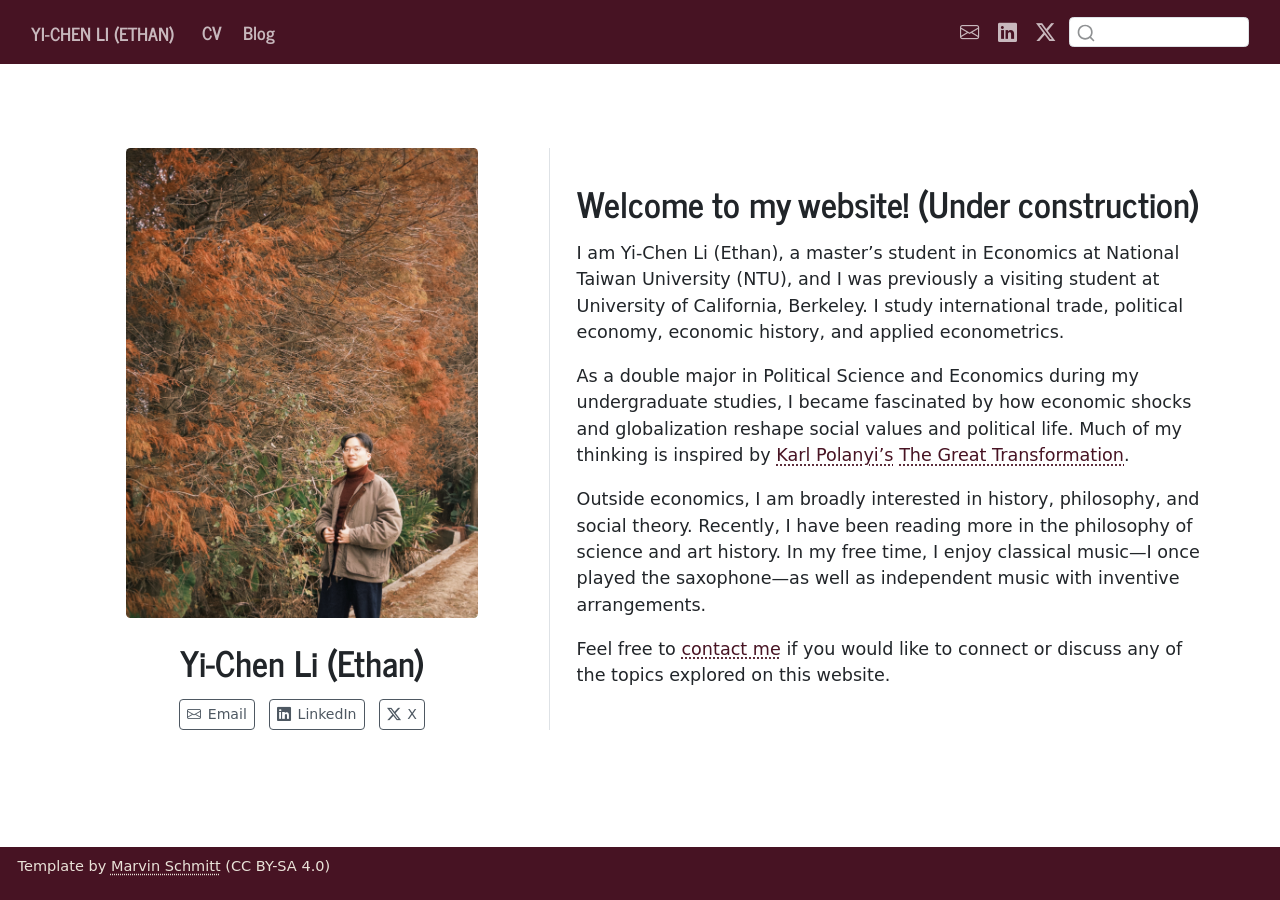
==== docs/index.html @ 615fa91c "add blog section and a test post" ====
<!DOCTYPE html>
<html xmlns="http://www.w3.org/1999/xhtml" lang="en" xml:lang="en"><head>

<meta charset="utf-8">
<meta name="generator" content="quarto-1.6.42">

<meta name="viewport" content="width=device-width, initial-scale=1.0, user-scalable=yes">


<title>Yi-Chen Li (Ethan)</title>
<style>
code{white-space: pre-wrap;}
span.smallcaps{font-variant: small-caps;}
div.columns{display: flex; gap: min(4vw, 1.5em);}
div.column{flex: auto; overflow-x: auto;}
div.hanging-indent{margin-left: 1.5em; text-indent: -1.5em;}
ul.task-list{list-style: none;}
ul.task-list li input[type="checkbox"] {
  width: 0.8em;
  margin: 0 0.8em 0.2em -1em; /* quarto-specific, see https://github.com/quarto-dev/quarto-cli/issues/4556 */ 
  vertical-align: middle;
}
</style>


<script src="site_libs/quarto-nav/quarto-nav.js"></script>
<script src="site_libs/clipboard/clipboard.min.js"></script>
<script src="site_libs/quarto-search/autocomplete.umd.js"></script>
<script src="site_libs/quarto-search/fuse.min.js"></script>
<script src="site_libs/quarto-search/quarto-search.js"></script>
<meta name="quarto:offset" content="./">
<script src="site_libs/quarto-html/quarto.js"></script>
<script src="site_libs/quarto-html/popper.min.js"></script>
<script src="site_libs/quarto-html/tippy.umd.min.js"></script>
<link href="site_libs/quarto-html/tippy.css" rel="stylesheet">
<link href="site_libs/quarto-html/quarto-syntax-highlighting-2f5df379a58b258e96c21c0638c20c03.css" rel="stylesheet" id="quarto-text-highlighting-styles">
<script src="site_libs/bootstrap/bootstrap.min.js"></script>
<link href="site_libs/bootstrap/bootstrap-icons.css" rel="stylesheet">
<link href="site_libs/bootstrap/bootstrap-78e3f64dfab4240bb1a851674535ba8e.min.css" rel="stylesheet" append-hash="true" id="quarto-bootstrap" data-mode="light">
<script id="quarto-search-options" type="application/json">{
  "location": "navbar",
  "copy-button": false,
  "collapse-after": 3,
  "panel-placement": "end",
  "type": "textbox",
  "limit": 50,
  "keyboard-shortcut": [
    "f",
    "/",
    "s"
  ],
  "language": {
    "search-no-results-text": "No results",
    "search-matching-documents-text": "matching documents",
    "search-copy-link-title": "Copy link to search",
    "search-hide-matches-text": "Hide additional matches",
    "search-more-match-text": "more match in this document",
    "search-more-matches-text": "more matches in this document",
    "search-clear-button-title": "Clear",
    "search-text-placeholder": "",
    "search-detached-cancel-button-title": "Cancel",
    "search-submit-button-title": "Submit",
    "search-label": "Search"
  }
}</script>


</head>

<body class="nav-fixed">

<div id="quarto-search-results"></div>
  <header id="quarto-header" class="headroom fixed-top">
    <nav class="navbar navbar-expand-lg " data-bs-theme="dark">
      <div class="navbar-container container-fluid">
      <div class="navbar-brand-container mx-auto">
    <a class="navbar-brand" href="./index.html">
    <span class="navbar-title">Yi-Chen Li (Ethan)</span>
    </a>
  </div>
            <div id="quarto-search" class="" title="Search"></div>
          <button class="navbar-toggler" type="button" data-bs-toggle="collapse" data-bs-target="#navbarCollapse" aria-controls="navbarCollapse" role="menu" aria-expanded="false" aria-label="Toggle navigation" onclick="if (window.quartoToggleHeadroom) { window.quartoToggleHeadroom(); }">
  <span class="navbar-toggler-icon"></span>
</button>
          <div class="collapse navbar-collapse" id="navbarCollapse">
            <ul class="navbar-nav navbar-nav-scroll me-auto">
  <li class="nav-item">
    <a class="nav-link" href="./cv/index.html"> 
<span class="menu-text">CV</span></a>
  </li>  
  <li class="nav-item">
    <a class="nav-link" href="./posts/"> 
<span class="menu-text">Blog</span></a>
  </li>  
</ul>
            <ul class="navbar-nav navbar-nav-scroll ms-auto">
  <li class="nav-item compact">
    <a class="nav-link" href="mailto:ethanli.taiwan@gmail.com"> <i class="bi bi-envelope" role="img" aria-label="email">
</i> 
<span class="menu-text"></span></a>
  </li>  
  <li class="nav-item compact">
    <a class="nav-link" href="https://www.linkedin.com/in/yi-chen-li-a75513308"> <i class="bi bi-linkedin" role="img">
</i> 
<span class="menu-text"></span></a>
  </li>  
  <li class="nav-item compact">
    <a class="nav-link" href="https://x.com/EthanLi1999"> <i class="bi bi-twitter-x" role="img">
</i> 
<span class="menu-text"></span></a>
  </li>  
</ul>
          </div> <!-- /navcollapse -->
            <div class="quarto-navbar-tools">
</div>
      </div> <!-- /container-fluid -->
    </nav>
</header>
<!-- content -->
<div id="quarto-content" class="quarto-container page-columns page-rows-contents page-layout-full page-navbar">
<!-- sidebar -->
<!-- margin-sidebar -->
    
<!-- main -->
<main class="content column-page" id="quarto-document-content">




<div class="quarto-about-trestles column-page">
  <div class="about-entity">
    <img src="img/personal-photo.JPG" class="about-image
  rounded " style="width: 20em;">
<header id="title-block-header" class="quarto-title-block default">
<div class="quarto-title">
<h1 class="title">Yi-Chen Li (Ethan)</h1>
</div>
<div class="quarto-title-meta column-page">
  </div>
</header>
    <div class="about-links">
  <a href="mailto:ethanli.taiwan@gmail.com" class="about-link" rel="" target="">
    <i class="bi bi-envelope"></i>
     <span class="about-link-text">Email</span>
  </a>
  <a href="https://www.linkedin.com/in/yi-chen-li-a75513308" class="about-link" rel="" target="">
    <i class="bi bi-linkedin"></i>
     <span class="about-link-text">LinkedIn</span>
  </a>
  <a href="https://x.com/EthanLi1999" class="about-link" rel="" target="">
    <i class="bi bi-twitter-x"></i>
     <span class="about-link-text">X</span>
  </a>
</div>
  </div>
  <div class="about-contents"><div id="about-block">
<section id="welcome-to-my-website-under-construction" class="level1">
<h1>Welcome to my website! (Under construction)</h1>
<p>I am Yi-Chen Li (Ethan), a master’s student in Economics at National Taiwan University (NTU), and I was previously a visiting student at University of California, Berkeley. I study international trade, political economy, economic history, and applied econometrics.</p>
<p>As a double major in Political Science and Economics during my undergraduate studies, I became fascinated by how economic shocks and globalization reshape social values and political life. Much of my thinking is inspired by <a href="https://en.wikipedia.org/wiki/Karl_Polanyi">Karl Polanyi’s</a> <a href="https://en.wikipedia.org/wiki/The_Great_Transformation_(book)">The Great Transformation</a>.</p>
<p>Outside economics, I am broadly interested in history, philosophy, and social theory. Recently, I have been reading more in the philosophy of science and art history. In my free time, I enjoy classical music—I once played the saxophone—as well as independent music with inventive arrangements.</p>
<p>Feel free to <a href="mailto:ethanli.taiwan@gmail.com">contact me</a> if you would like to connect or discuss any of the topics explored on this website.</p>
</section>
</div></div>
</div>

<!-- ```{=html} -->
<!-- <div  style="margin: 30px; text-align: center;"> -->
<!-- <a class="btn btn-primary" href="https://www.marvinschmitt.com/blog/website-tutorial-quarto/" role="button" target="_blank" style="padding: 15px 30px;">View the tutorial for this template (+ download link)</a> -->
<!-- </div> -->
<!-- ``` -->




</main> <!-- /main -->
<script id="quarto-html-after-body" type="application/javascript">
window.document.addEventListener("DOMContentLoaded", function (event) {
  const toggleBodyColorMode = (bsSheetEl) => {
    const mode = bsSheetEl.getAttribute("data-mode");
    const bodyEl = window.document.querySelector("body");
    if (mode === "dark") {
      bodyEl.classList.add("quarto-dark");
      bodyEl.classList.remove("quarto-light");
    } else {
      bodyEl.classList.add("quarto-light");
      bodyEl.classList.remove("quarto-dark");
    }
  }
  const toggleBodyColorPrimary = () => {
    const bsSheetEl = window.document.querySelector("link#quarto-bootstrap");
    if (bsSheetEl) {
      toggleBodyColorMode(bsSheetEl);
    }
  }
  toggleBodyColorPrimary();  
  const isCodeAnnotation = (el) => {
    for (const clz of el.classList) {
      if (clz.startsWith('code-annotation-')) {                     
        return true;
      }
    }
    return false;
  }
  const onCopySuccess = function(e) {
    // button target
    const button = e.trigger;
    // don't keep focus
    button.blur();
    // flash "checked"
    button.classList.add('code-copy-button-checked');
    var currentTitle = button.getAttribute("title");
    button.setAttribute("title", "Copied!");
    let tooltip;
    if (window.bootstrap) {
      button.setAttribute("data-bs-toggle", "tooltip");
      button.setAttribute("data-bs-placement", "left");
      button.setAttribute("data-bs-title", "Copied!");
      tooltip = new bootstrap.Tooltip(button, 
        { trigger: "manual", 
          customClass: "code-copy-button-tooltip",
          offset: [0, -8]});
      tooltip.show();    
    }
    setTimeout(function() {
      if (tooltip) {
        tooltip.hide();
        button.removeAttribute("data-bs-title");
        button.removeAttribute("data-bs-toggle");
        button.removeAttribute("data-bs-placement");
      }
      button.setAttribute("title", currentTitle);
      button.classList.remove('code-copy-button-checked');
    }, 1000);
    // clear code selection
    e.clearSelection();
  }
  const getTextToCopy = function(trigger) {
      const codeEl = trigger.previousElementSibling.cloneNode(true);
      for (const childEl of codeEl.children) {
        if (isCodeAnnotation(childEl)) {
          childEl.remove();
        }
      }
      return codeEl.innerText;
  }
  const clipboard = new window.ClipboardJS('.code-copy-button:not([data-in-quarto-modal])', {
    text: getTextToCopy
  });
  clipboard.on('success', onCopySuccess);
  if (window.document.getElementById('quarto-embedded-source-code-modal')) {
    const clipboardModal = new window.ClipboardJS('.code-copy-button[data-in-quarto-modal]', {
      text: getTextToCopy,
      container: window.document.getElementById('quarto-embedded-source-code-modal')
    });
    clipboardModal.on('success', onCopySuccess);
  }
    var localhostRegex = new RegExp(/^(?:http|https):\/\/localhost\:?[0-9]*\//);
    var mailtoRegex = new RegExp(/^mailto:/);
      var filterRegex = new RegExp('/' + window.location.host + '/');
    var isInternal = (href) => {
        return filterRegex.test(href) || localhostRegex.test(href) || mailtoRegex.test(href);
    }
    // Inspect non-navigation links and adorn them if external
 	var links = window.document.querySelectorAll('a[href]:not(.nav-link):not(.navbar-brand):not(.toc-action):not(.sidebar-link):not(.sidebar-item-toggle):not(.pagination-link):not(.no-external):not([aria-hidden]):not(.dropdown-item):not(.quarto-navigation-tool):not(.about-link)');
    for (var i=0; i<links.length; i++) {
      const link = links[i];
      if (!isInternal(link.href)) {
        // undo the damage that might have been done by quarto-nav.js in the case of
        // links that we want to consider external
        if (link.dataset.originalHref !== undefined) {
          link.href = link.dataset.originalHref;
        }
      }
    }
  function tippyHover(el, contentFn, onTriggerFn, onUntriggerFn) {
    const config = {
      allowHTML: true,
      maxWidth: 500,
      delay: 100,
      arrow: false,
      appendTo: function(el) {
          return el.parentElement;
      },
      interactive: true,
      interactiveBorder: 10,
      theme: 'quarto',
      placement: 'bottom-start',
    };
    if (contentFn) {
      config.content = contentFn;
    }
    if (onTriggerFn) {
      config.onTrigger = onTriggerFn;
    }
    if (onUntriggerFn) {
      config.onUntrigger = onUntriggerFn;
    }
    window.tippy(el, config); 
  }
  const noterefs = window.document.querySelectorAll('a[role="doc-noteref"]');
  for (var i=0; i<noterefs.length; i++) {
    const ref = noterefs[i];
    tippyHover(ref, function() {
      // use id or data attribute instead here
      let href = ref.getAttribute('data-footnote-href') || ref.getAttribute('href');
      try { href = new URL(href).hash; } catch {}
      const id = href.replace(/^#\/?/, "");
      const note = window.document.getElementById(id);
      if (note) {
        return note.innerHTML;
      } else {
        return "";
      }
    });
  }
  const xrefs = window.document.querySelectorAll('a.quarto-xref');
  const processXRef = (id, note) => {
    // Strip column container classes
    const stripColumnClz = (el) => {
      el.classList.remove("page-full", "page-columns");
      if (el.children) {
        for (const child of el.children) {
          stripColumnClz(child);
        }
      }
    }
    stripColumnClz(note)
    if (id === null || id.startsWith('sec-')) {
      // Special case sections, only their first couple elements
      const container = document.createElement("div");
      if (note.children && note.children.length > 2) {
        container.appendChild(note.children[0].cloneNode(true));
        for (let i = 1; i < note.children.length; i++) {
          const child = note.children[i];
          if (child.tagName === "P" && child.innerText === "") {
            continue;
          } else {
            container.appendChild(child.cloneNode(true));
            break;
          }
        }
        if (window.Quarto?.typesetMath) {
          window.Quarto.typesetMath(container);
        }
        return container.innerHTML
      } else {
        if (window.Quarto?.typesetMath) {
          window.Quarto.typesetMath(note);
        }
        return note.innerHTML;
      }
    } else {
      // Remove any anchor links if they are present
      const anchorLink = note.querySelector('a.anchorjs-link');
      if (anchorLink) {
        anchorLink.remove();
      }
      if (window.Quarto?.typesetMath) {
        window.Quarto.typesetMath(note);
      }
      if (note.classList.contains("callout")) {
        return note.outerHTML;
      } else {
        return note.innerHTML;
      }
    }
  }
  for (var i=0; i<xrefs.length; i++) {
    const xref = xrefs[i];
    tippyHover(xref, undefined, function(instance) {
      instance.disable();
      let url = xref.getAttribute('href');
      let hash = undefined; 
      if (url.startsWith('#')) {
        hash = url;
      } else {
        try { hash = new URL(url).hash; } catch {}
      }
      if (hash) {
        const id = hash.replace(/^#\/?/, "");
        const note = window.document.getElementById(id);
        if (note !== null) {
          try {
            const html = processXRef(id, note.cloneNode(true));
            instance.setContent(html);
          } finally {
            instance.enable();
            instance.show();
          }
        } else {
          // See if we can fetch this
          fetch(url.split('#')[0])
          .then(res => res.text())
          .then(html => {
            const parser = new DOMParser();
            const htmlDoc = parser.parseFromString(html, "text/html");
            const note = htmlDoc.getElementById(id);
            if (note !== null) {
              const html = processXRef(id, note);
              instance.setContent(html);
            } 
          }).finally(() => {
            instance.enable();
            instance.show();
          });
        }
      } else {
        // See if we can fetch a full url (with no hash to target)
        // This is a special case and we should probably do some content thinning / targeting
        fetch(url)
        .then(res => res.text())
        .then(html => {
          const parser = new DOMParser();
          const htmlDoc = parser.parseFromString(html, "text/html");
          const note = htmlDoc.querySelector('main.content');
          if (note !== null) {
            // This should only happen for chapter cross references
            // (since there is no id in the URL)
            // remove the first header
            if (note.children.length > 0 && note.children[0].tagName === "HEADER") {
              note.children[0].remove();
            }
            const html = processXRef(null, note);
            instance.setContent(html);
          } 
        }).finally(() => {
          instance.enable();
          instance.show();
        });
      }
    }, function(instance) {
    });
  }
      let selectedAnnoteEl;
      const selectorForAnnotation = ( cell, annotation) => {
        let cellAttr = 'data-code-cell="' + cell + '"';
        let lineAttr = 'data-code-annotation="' +  annotation + '"';
        const selector = 'span[' + cellAttr + '][' + lineAttr + ']';
        return selector;
      }
      const selectCodeLines = (annoteEl) => {
        const doc = window.document;
        const targetCell = annoteEl.getAttribute("data-target-cell");
        const targetAnnotation = annoteEl.getAttribute("data-target-annotation");
        const annoteSpan = window.document.querySelector(selectorForAnnotation(targetCell, targetAnnotation));
        const lines = annoteSpan.getAttribute("data-code-lines").split(",");
        const lineIds = lines.map((line) => {
          return targetCell + "-" + line;
        })
        let top = null;
        let height = null;
        let parent = null;
        if (lineIds.length > 0) {
            //compute the position of the single el (top and bottom and make a div)
            const el = window.document.getElementById(lineIds[0]);
            top = el.offsetTop;
            height = el.offsetHeight;
            parent = el.parentElement.parentElement;
          if (lineIds.length > 1) {
            const lastEl = window.document.getElementById(lineIds[lineIds.length - 1]);
            const bottom = lastEl.offsetTop + lastEl.offsetHeight;
            height = bottom - top;
          }
          if (top !== null && height !== null && parent !== null) {
            // cook up a div (if necessary) and position it 
            let div = window.document.getElementById("code-annotation-line-highlight");
            if (div === null) {
              div = window.document.createElement("div");
              div.setAttribute("id", "code-annotation-line-highlight");
              div.style.position = 'absolute';
              parent.appendChild(div);
            }
            div.style.top = top - 2 + "px";
            div.style.height = height + 4 + "px";
            div.style.left = 0;
            let gutterDiv = window.document.getElementById("code-annotation-line-highlight-gutter");
            if (gutterDiv === null) {
              gutterDiv = window.document.createElement("div");
              gutterDiv.setAttribute("id", "code-annotation-line-highlight-gutter");
              gutterDiv.style.position = 'absolute';
              const codeCell = window.document.getElementById(targetCell);
              const gutter = codeCell.querySelector('.code-annotation-gutter');
              gutter.appendChild(gutterDiv);
            }
            gutterDiv.style.top = top - 2 + "px";
            gutterDiv.style.height = height + 4 + "px";
          }
          selectedAnnoteEl = annoteEl;
        }
      };
      const unselectCodeLines = () => {
        const elementsIds = ["code-annotation-line-highlight", "code-annotation-line-highlight-gutter"];
        elementsIds.forEach((elId) => {
          const div = window.document.getElementById(elId);
          if (div) {
            div.remove();
          }
        });
        selectedAnnoteEl = undefined;
      };
        // Handle positioning of the toggle
    window.addEventListener(
      "resize",
      throttle(() => {
        elRect = undefined;
        if (selectedAnnoteEl) {
          selectCodeLines(selectedAnnoteEl);
        }
      }, 10)
    );
    function throttle(fn, ms) {
    let throttle = false;
    let timer;
      return (...args) => {
        if(!throttle) { // first call gets through
            fn.apply(this, args);
            throttle = true;
        } else { // all the others get throttled
            if(timer) clearTimeout(timer); // cancel #2
            timer = setTimeout(() => {
              fn.apply(this, args);
              timer = throttle = false;
            }, ms);
        }
      };
    }
      // Attach click handler to the DT
      const annoteDls = window.document.querySelectorAll('dt[data-target-cell]');
      for (const annoteDlNode of annoteDls) {
        annoteDlNode.addEventListener('click', (event) => {
          const clickedEl = event.target;
          if (clickedEl !== selectedAnnoteEl) {
            unselectCodeLines();
            const activeEl = window.document.querySelector('dt[data-target-cell].code-annotation-active');
            if (activeEl) {
              activeEl.classList.remove('code-annotation-active');
            }
            selectCodeLines(clickedEl);
            clickedEl.classList.add('code-annotation-active');
          } else {
            // Unselect the line
            unselectCodeLines();
            clickedEl.classList.remove('code-annotation-active');
          }
        });
      }
  const findCites = (el) => {
    const parentEl = el.parentElement;
    if (parentEl) {
      const cites = parentEl.dataset.cites;
      if (cites) {
        return {
          el,
          cites: cites.split(' ')
        };
      } else {
        return findCites(el.parentElement)
      }
    } else {
      return undefined;
    }
  };
  var bibliorefs = window.document.querySelectorAll('a[role="doc-biblioref"]');
  for (var i=0; i<bibliorefs.length; i++) {
    const ref = bibliorefs[i];
    const citeInfo = findCites(ref);
    if (citeInfo) {
      tippyHover(citeInfo.el, function() {
        var popup = window.document.createElement('div');
        citeInfo.cites.forEach(function(cite) {
          var citeDiv = window.document.createElement('div');
          citeDiv.classList.add('hanging-indent');
          citeDiv.classList.add('csl-entry');
          var biblioDiv = window.document.getElementById('ref-' + cite);
          if (biblioDiv) {
            citeDiv.innerHTML = biblioDiv.innerHTML;
          }
          popup.appendChild(citeDiv);
        });
        return popup.innerHTML;
      });
    }
  }
});
</script>
</div> <!-- /content -->
<footer class="footer">
  <div class="nav-footer">
    <div class="nav-footer-left">
<p><span class="faux-block">Template by <a href="https://marvin-schmitt.com/blog/website-tutorial-quarto/">Marvin Schmitt</a> (CC BY-SA 4.0)</span></p>
</div>   
    <div class="nav-footer-center">
      &nbsp;
    </div>
    <div class="nav-footer-right">
      &nbsp;
    </div>
  </div>
</footer>




</body></html>
---- docs/site_libs/quarto-html/tippy.css ----
.tippy-box[data-animation=fade][data-state=hidden]{opacity:0}[data-tippy-root]{max-width:calc(100vw - 10px)}.tippy-box{position:relative;background-color:#333;color:#fff;border-radius:4px;font-size:14px;line-height:1.4;white-space:normal;outline:0;transition-property:transform,visibility,opacity}.tippy-box[data-placement^=top]>.tippy-arrow{bottom:0}.tippy-box[data-placement^=top]>.tippy-arrow:before{bottom:-7px;left:0;border-width:8px 8px 0;border-top-color:initial;transform-origin:center top}.tippy-box[data-placement^=bottom]>.tippy-arrow{top:0}.tippy-box[data-placement^=bottom]>.tippy-arrow:before{top:-7px;left:0;border-width:0 8px 8px;border-bottom-color:initial;transform-origin:center bottom}.tippy-box[data-placement^=left]>.tippy-arrow{right:0}.tippy-box[data-placement^=left]>.tippy-arrow:before{border-width:8px 0 8px 8px;border-left-color:initial;right:-7px;transform-origin:center left}.tippy-box[data-placement^=right]>.tippy-arrow{left:0}.tippy-box[data-placement^=right]>.tippy-arrow:before{left:-7px;border-width:8px 8px 8px 0;border-right-color:initial;transform-origin:center right}.tippy-box[data-inertia][data-state=visible]{transition-timing-function:cubic-bezier(.54,1.5,.38,1.11)}.tippy-arrow{width:16px;height:16px;color:#333}.tippy-arrow:before{content:"";position:absolute;border-color:transparent;border-style:solid}.tippy-content{position:relative;padding:5px 9px;z-index:1}
---- docs/site_libs/quarto-html/quarto-syntax-highlighting-2f5df379a58b258e96c21c0638c20c03.css ----
/* quarto syntax highlight colors */
:root {
  --quarto-hl-ot-color: #003B4F;
  --quarto-hl-at-color: #657422;
  --quarto-hl-ss-color: #20794D;
  --quarto-hl-an-color: #5E5E5E;
  --quarto-hl-fu-color: #4758AB;
  --quarto-hl-st-color: #20794D;
  --quarto-hl-cf-color: #003B4F;
  --quarto-hl-op-color: #5E5E5E;
  --quarto-hl-er-color: #AD0000;
  --quarto-hl-bn-color: #AD0000;
  --quarto-hl-al-color: #AD0000;
  --quarto-hl-va-color: #111111;
  --quarto-hl-bu-color: inherit;
  --quarto-hl-ex-color: inherit;
  --quarto-hl-pp-color: #AD0000;
  --quarto-hl-in-color: #5E5E5E;
  --quarto-hl-vs-color: #20794D;
  --quarto-hl-wa-color: #5E5E5E;
  --quarto-hl-do-color: #5E5E5E;
  --quarto-hl-im-color: #00769E;
  --quarto-hl-ch-color: #20794D;
  --quarto-hl-dt-color: #AD0000;
  --quarto-hl-fl-color: #AD0000;
  --quarto-hl-co-color: #5E5E5E;
  --quarto-hl-cv-color: #5E5E5E;
  --quarto-hl-cn-color: #8f5902;
  --quarto-hl-sc-color: #5E5E5E;
  --quarto-hl-dv-color: #AD0000;
  --quarto-hl-kw-color: #003B4F;
}

/* other quarto variables */
:root {
  --quarto-font-monospace: SFMono-Regular, Menlo, Monaco, Consolas, "Liberation Mono", "Courier New", monospace;
}

pre > code.sourceCode > span {
  color: #003B4F;
}

code span {
  color: #003B4F;
}

code.sourceCode > span {
  color: #003B4F;
}

div.sourceCode,
div.sourceCode pre.sourceCode {
  color: #003B4F;
}

code span.ot {
  color: #003B4F;
  font-style: inherit;
}

code span.at {
  color: #657422;
  font-style: inherit;
}

code span.ss {
  color: #20794D;
  font-style: inherit;
}

code span.an {
  color: #5E5E5E;
  font-style: inherit;
}

code span.fu {
  color: #4758AB;
  font-style: inherit;
}

code span.st {
  color: #20794D;
  font-style: inherit;
}

code span.cf {
  color: #003B4F;
  font-weight: bold;
  font-style: inherit;
}

code span.op {
  color: #5E5E5E;
  font-style: inherit;
}

code span.er {
  color: #AD0000;
  font-style: inherit;
}

code span.bn {
  color: #AD0000;
  font-style: inherit;
}

code span.al {
  color: #AD0000;
  font-style: inherit;
}

code span.va {
  color: #111111;
  font-style: inherit;
}

code span.bu {
  font-style: inherit;
}

code span.ex {
  font-style: inherit;
}

code span.pp {
  color: #AD0000;
  font-style: inherit;
}

code span.in {
  color: #5E5E5E;
  font-style: inherit;
}

code span.vs {
  color: #20794D;
  font-style: inherit;
}

code span.wa {
  color: #5E5E5E;
  font-style: italic;
}

code span.do {
  color: #5E5E5E;
  font-style: italic;
}

code span.im {
  color: #00769E;
  font-style: inherit;
}

code span.ch {
  color: #20794D;
  font-style: inherit;
}

code span.dt {
  color: #AD0000;
  font-style: inherit;
}

code span.fl {
  color: #AD0000;
  font-style: inherit;
}

code span.co {
  color: #5E5E5E;
  font-style: inherit;
}

code span.cv {
  color: #5E5E5E;
  font-style: italic;
}

code span.cn {
  color: #8f5902;
  font-style: inherit;
}

code span.sc {
  color: #5E5E5E;
  font-style: inherit;
}

code span.dv {
  color: #AD0000;
  font-style: inherit;
}

code span.kw {
  color: #003B4F;
  font-weight: bold;
  font-style: inherit;
}

.prevent-inlining {
  content: "</";
}

/*# sourceMappingURL=35eb38a806ee71ea6d2563be2308c832.css.map */
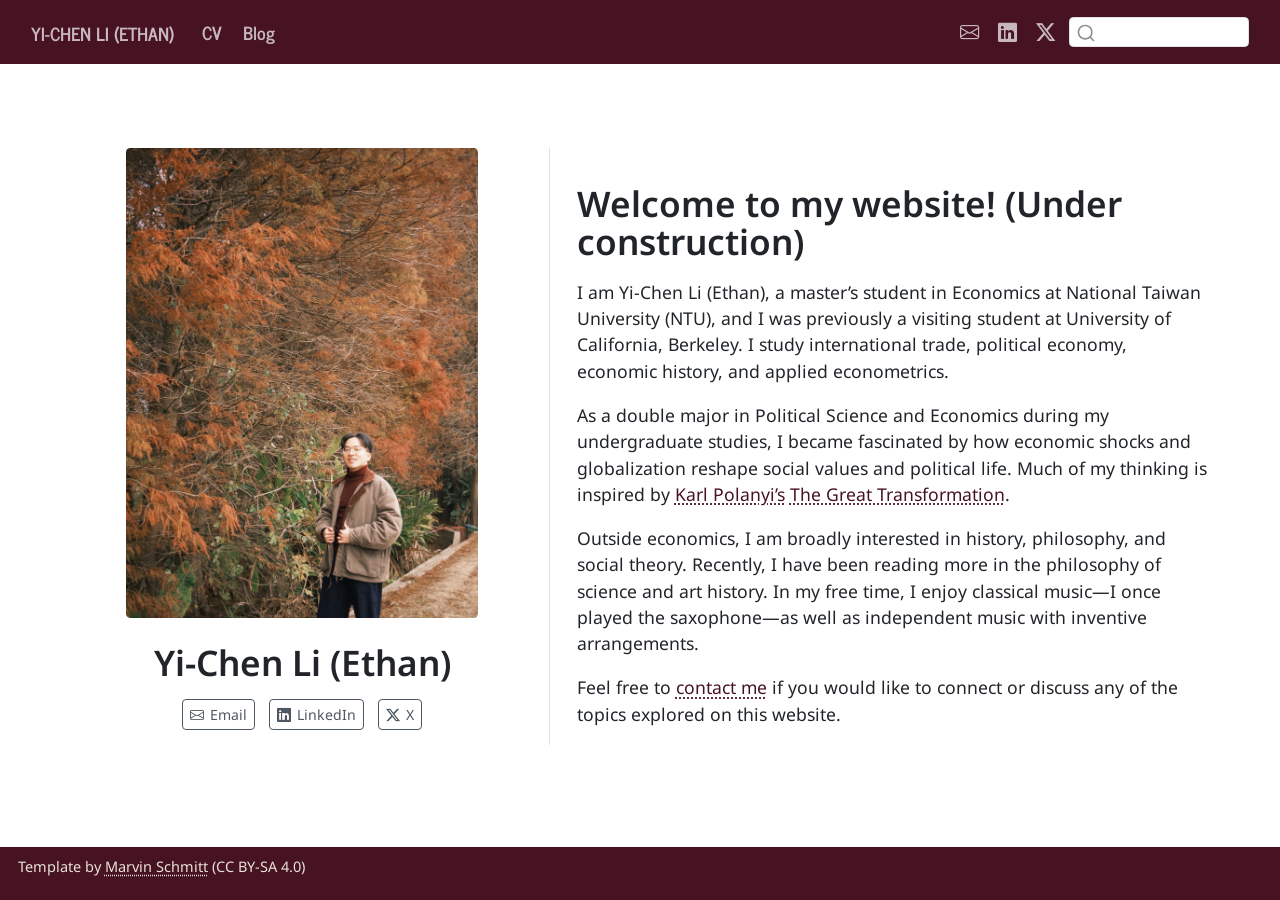
==== commit 6101cd79: "font update test" ====
--- a/docs/index.html
+++ b/docs/index.html
@@ -36,7 +36,7 @@
 <link href="site_libs/quarto-html/quarto-syntax-highlighting-2f5df379a58b258e96c21c0638c20c03.css" rel="stylesheet" id="quarto-text-highlighting-styles">
 <script src="site_libs/bootstrap/bootstrap.min.js"></script>
 <link href="site_libs/bootstrap/bootstrap-icons.css" rel="stylesheet">
-<link href="site_libs/bootstrap/bootstrap-78e3f64dfab4240bb1a851674535ba8e.min.css" rel="stylesheet" append-hash="true" id="quarto-bootstrap" data-mode="light">
+<link href="site_libs/bootstrap/bootstrap-3bead498e12cf3863dff704597012836.min.css" rel="stylesheet" append-hash="true" id="quarto-bootstrap" data-mode="light">
 <script id="quarto-search-options" type="application/json">{
   "location": "navbar",
   "copy-button": false,
@@ -63,6 +63,9 @@
     "search-label": "Search"
   }
 }</script>
+<link rel="preconnect" href="https://fonts.googleapis.com">
+<link rel="preconnect" href="https://fonts.gstatic.com" crossorigin="">
+<link href="https://fonts.googleapis.com/css2?family=Noto+Sans+JP:wght@100..900&amp;family=Noto+Sans+KR:wght@100..900&amp;family=Noto+Sans+TC:wght@100..900&amp;family=Noto+Sans:ital,wght@0,100..900;1,100..900&amp;display=swap" rel="stylesheet">
 
 
 </head>
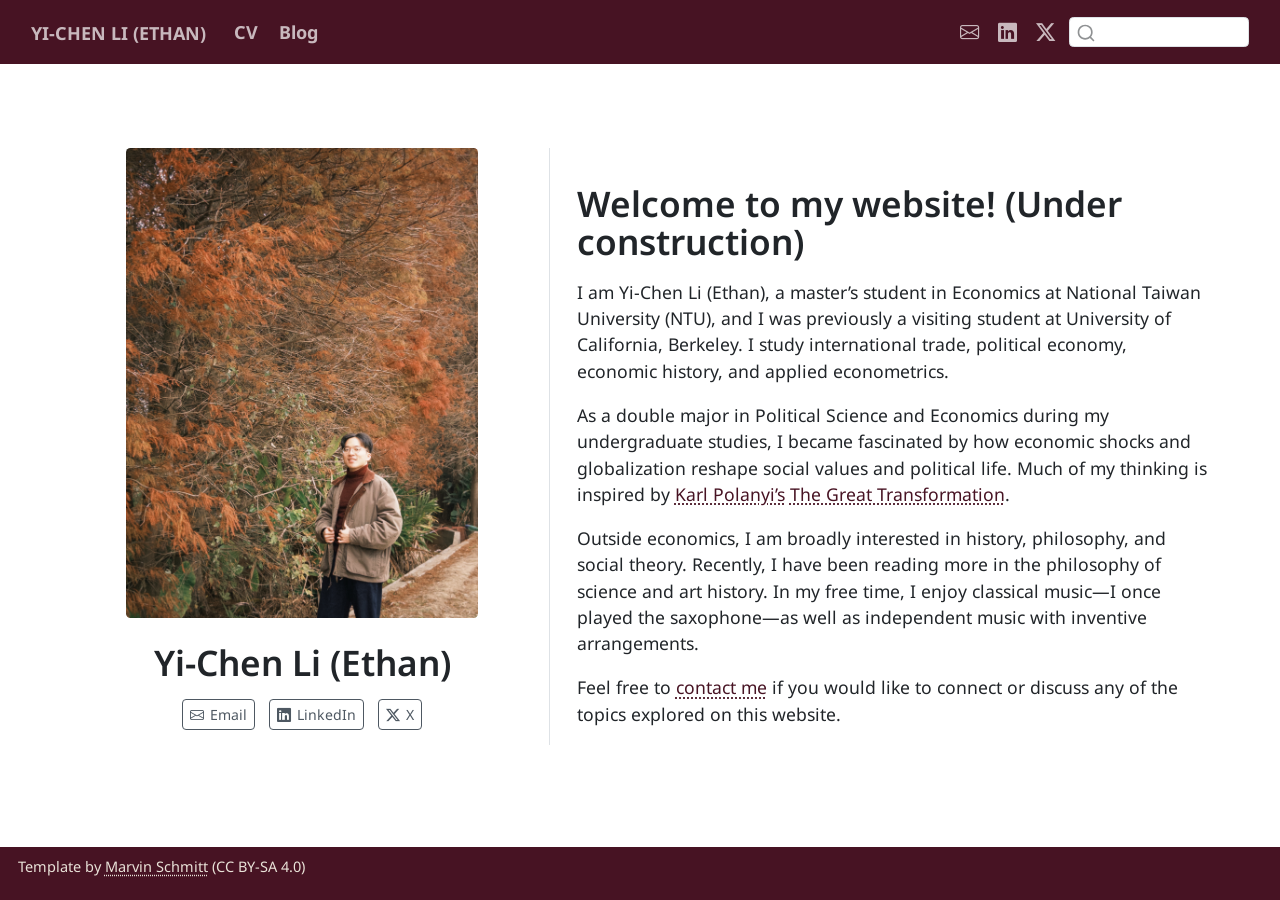
==== commit 96de6c58: "scss update (code button and code output)" ====
--- a/docs/index.html
+++ b/docs/index.html
@@ -36,7 +36,7 @@
 <link href="site_libs/quarto-html/quarto-syntax-highlighting-2f5df379a58b258e96c21c0638c20c03.css" rel="stylesheet" id="quarto-text-highlighting-styles">
 <script src="site_libs/bootstrap/bootstrap.min.js"></script>
 <link href="site_libs/bootstrap/bootstrap-icons.css" rel="stylesheet">
-<link href="site_libs/bootstrap/bootstrap-3bead498e12cf3863dff704597012836.min.css" rel="stylesheet" append-hash="true" id="quarto-bootstrap" data-mode="light">
+<link href="site_libs/bootstrap/bootstrap-fc051ee59ef418da061fb3029c3d9370.min.css" rel="stylesheet" append-hash="true" id="quarto-bootstrap" data-mode="light">
 <script id="quarto-search-options" type="application/json">{
   "location": "navbar",
   "copy-button": false,
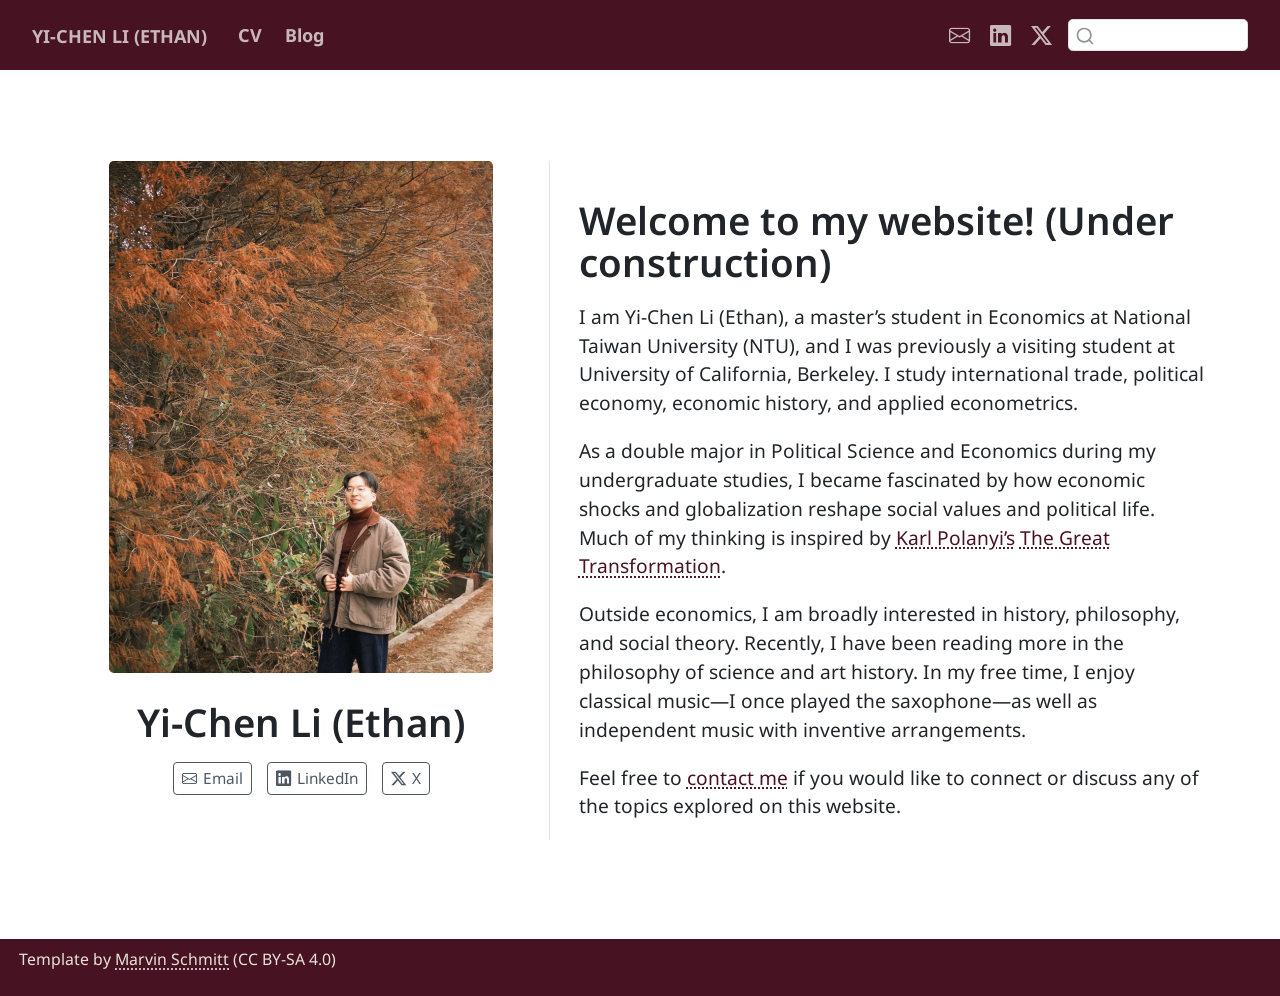
==== commit a6232fef: "first medium post migration test" ====
--- a/docs/index.html
+++ b/docs/index.html
@@ -36,7 +36,7 @@
 <link href="site_libs/quarto-html/quarto-syntax-highlighting-2f5df379a58b258e96c21c0638c20c03.css" rel="stylesheet" id="quarto-text-highlighting-styles">
 <script src="site_libs/bootstrap/bootstrap.min.js"></script>
 <link href="site_libs/bootstrap/bootstrap-icons.css" rel="stylesheet">
-<link href="site_libs/bootstrap/bootstrap-fc051ee59ef418da061fb3029c3d9370.min.css" rel="stylesheet" append-hash="true" id="quarto-bootstrap" data-mode="light">
+<link href="site_libs/bootstrap/bootstrap-4abf07de17bc23ffd6e672df8ac81ea2.min.css" rel="stylesheet" append-hash="true" id="quarto-bootstrap" data-mode="light">
 <script id="quarto-search-options" type="application/json">{
   "location": "navbar",
   "copy-button": false,
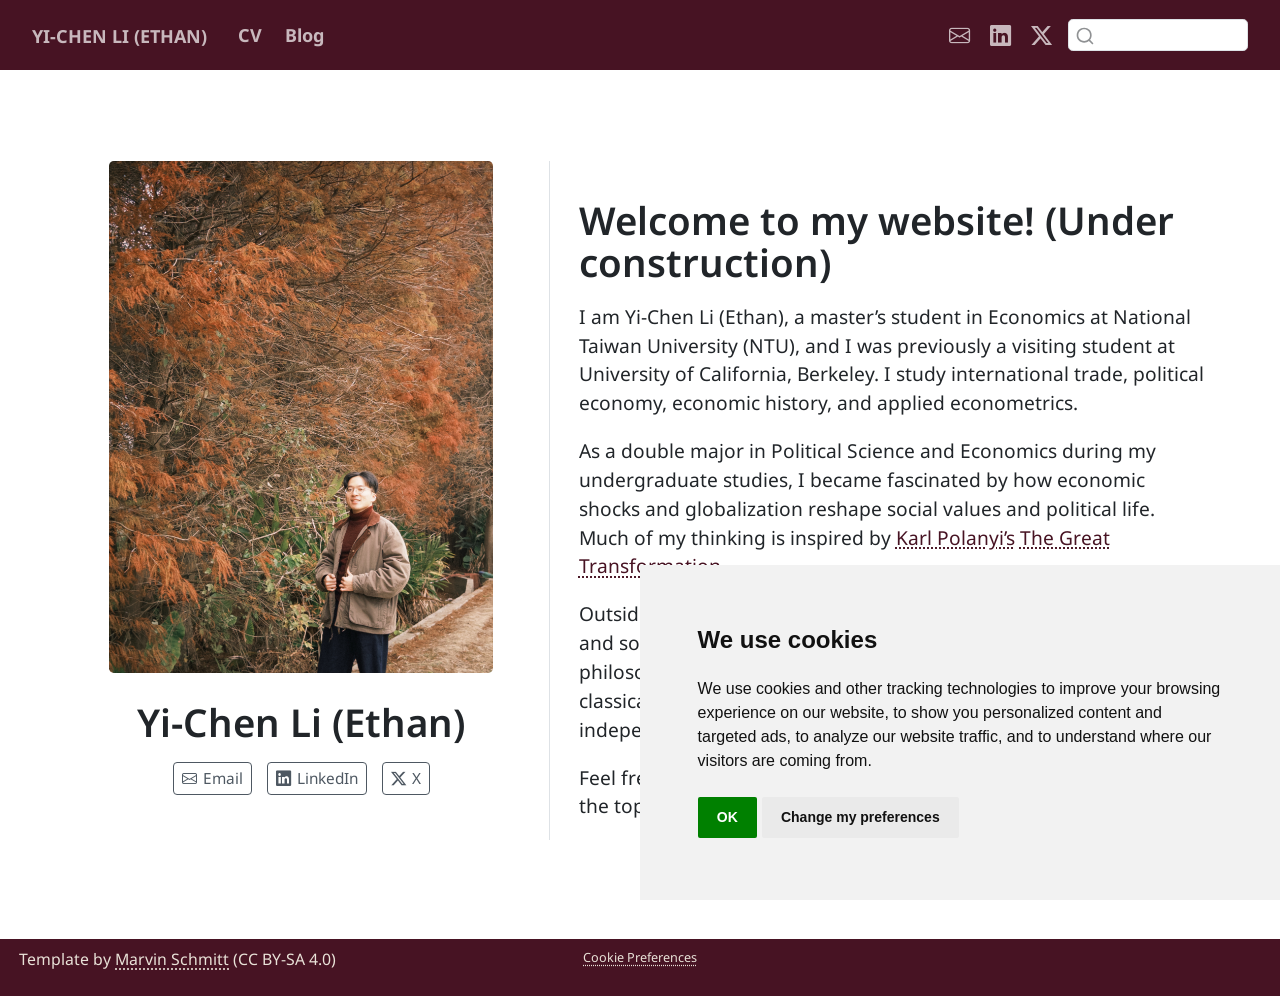
==== commit 2dd0bbe3: "cookies added" ====
--- a/docs/index.html
+++ b/docs/index.html
@@ -29,6 +29,8 @@
 <script src="site_libs/quarto-search/fuse.min.js"></script>
 <script src="site_libs/quarto-search/quarto-search.js"></script>
 <meta name="quarto:offset" content="./">
+<script src="site_libs/cookie-consent/cookie-consent.js"></script>
+<link href="site_libs/cookie-consent/cookie-consent.css" rel="stylesheet">
 <script src="site_libs/quarto-html/quarto.js"></script>
 <script src="site_libs/quarto-html/popper.min.js"></script>
 <script src="site_libs/quarto-html/tippy.umd.min.js"></script>
@@ -36,7 +38,7 @@
 <link href="site_libs/quarto-html/quarto-syntax-highlighting-2f5df379a58b258e96c21c0638c20c03.css" rel="stylesheet" id="quarto-text-highlighting-styles">
 <script src="site_libs/bootstrap/bootstrap.min.js"></script>
 <link href="site_libs/bootstrap/bootstrap-icons.css" rel="stylesheet">
-<link href="site_libs/bootstrap/bootstrap-4abf07de17bc23ffd6e672df8ac81ea2.min.css" rel="stylesheet" append-hash="true" id="quarto-bootstrap" data-mode="light">
+<link href="site_libs/bootstrap/bootstrap-efa989f0c9dc360af039877fd8bef8b6.min.css" rel="stylesheet" append-hash="true" id="quarto-bootstrap" data-mode="light">
 <script id="quarto-search-options" type="application/json">{
   "location": "navbar",
   "copy-button": false,
@@ -63,6 +65,33 @@
     "search-label": "Search"
   }
 }</script>
+<script async="" src="https://www.googletagmanager.com/gtag/js?id=G-JFYLBEH0M1"></script>
+
+<script type="text/plain" cookie-consent="tracking">
+
+window.dataLayer = window.dataLayer || [];
+function gtag(){dataLayer.push(arguments);}
+gtag('js', new Date());
+gtag('config', 'G-JFYLBEH0M1', { 'anonymize_ip': true});
+</script>
+
+<script type="text/javascript" charset="UTF-8">
+document.addEventListener('DOMContentLoaded', function () {
+cookieconsent.run({
+  "notice_banner_type":"simple",
+  "consent_type":"implied",
+  "palette":"light",
+  "language":"en",
+  "page_load_consent_levels":["strictly-necessary","functionality","tracking","targeting"],
+  "notice_banner_reject_button_hide":false,
+  "preferences_center_close_button_hide":false,
+  "website_name":""
+  ,
+"language":"en"
+  });
+});
+</script> 
+  
 <link rel="preconnect" href="https://fonts.googleapis.com">
 <link rel="preconnect" href="https://fonts.gstatic.com" crossorigin="">
 <link href="https://fonts.googleapis.com/css2?family=Noto+Sans+JP:wght@100..900&amp;family=Noto+Sans+KR:wght@100..900&amp;family=Noto+Sans+TC:wght@100..900&amp;family=Noto+Sans:ital,wght@0,100..900;1,100..900&amp;display=swap" rel="stylesheet">
@@ -594,8 +623,8 @@
 <p><span class="faux-block">Template by <a href="https://marvin-schmitt.com/blog/website-tutorial-quarto/">Marvin Schmitt</a> (CC BY-SA 4.0)</span></p>
 </div>   
     <div class="nav-footer-center">
-      &nbsp;
-    </div>
+
+<div class="cookie-consent-footer"><a href="#" id="open_preferences_center">Cookie Preferences</a></div></div>
     <div class="nav-footer-right">
       &nbsp;
     </div>
--- a/docs/site_libs/cookie-consent/cookie-consent.css
+++ b/docs/site_libs/cookie-consent/cookie-consent.css
@@ -0,0 +1,4 @@
+div.cookie-consent-footer {
+  font-size: 0.8em;
+  text-decoration: none;
+}
